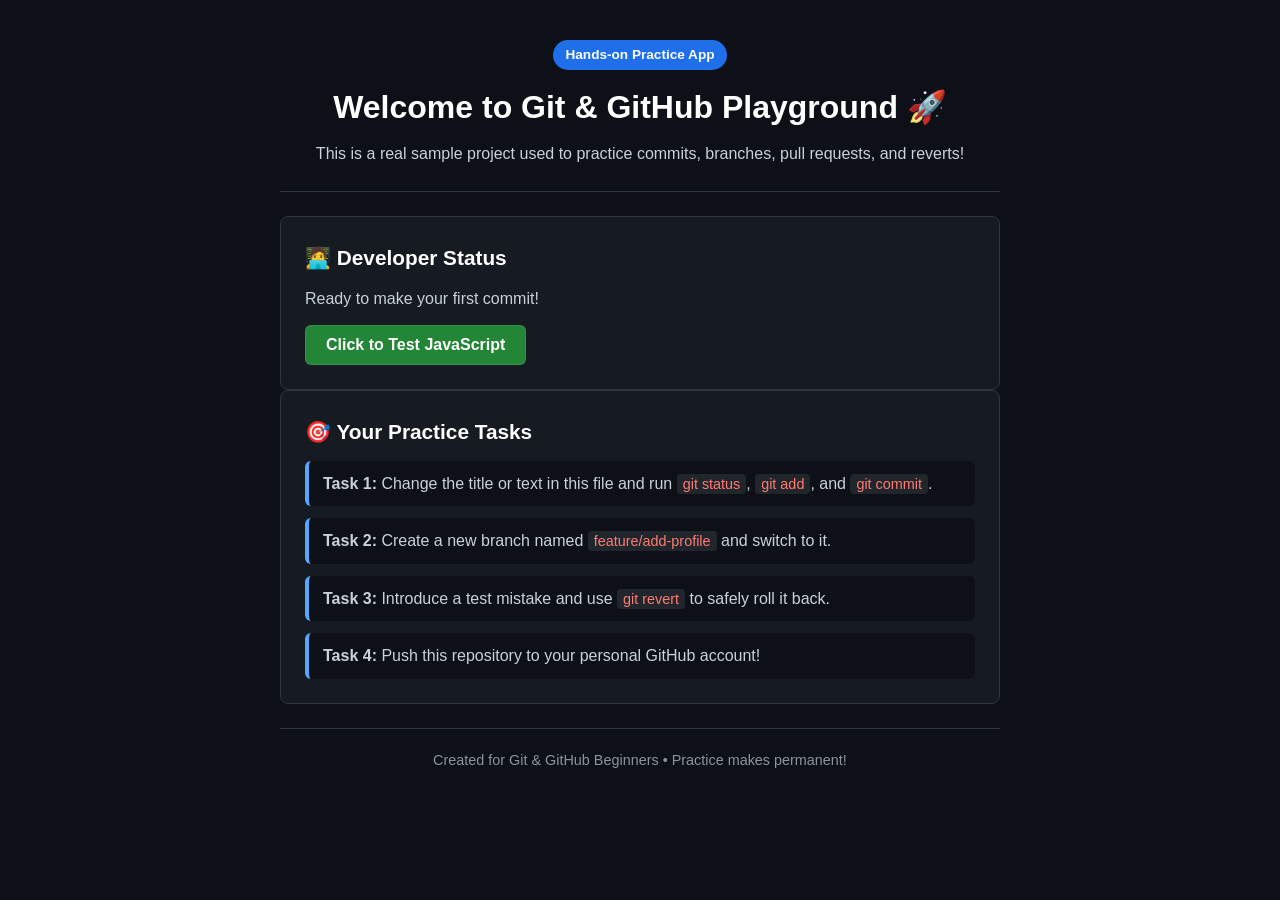
==== src/index.html @ c7445158 "feat: add beginner practice web application in src/" ====
<!DOCTYPE html>
<html lang="en">
<head>
  <meta charset="UTF-8" />
  <meta name="viewport" content="width=device-width, initial-scale=1.0" />
  <title>Git Practice Playground</title>
  <link rel="stylesheet" href="style.css" />
</head>
<body>
  <div class="container">
    <header>
      <span class="badge">Hands-on Practice App</span>
      <h1>Welcome to Git & GitHub Playground 🚀</h1>
      <p>This is a real sample project used to practice commits, branches, pull requests, and reverts!</p>
    </header>

    <main>
      <section class="card">
        <h2>🧑‍💻 Developer Status</h2>
        <p id="dev-status">Ready to make your first commit!</p>
        <button id="action-btn" class="btn primary">Click to Test JavaScript</button>
      </section>

      <section class="card">
        <h2>🎯 Your Practice Tasks</h2>
        <ul class="task-list">
          <li><strong>Task 1:</strong> Change the title or text in this file and run <code>git status</code>, <code>git add</code>, and <code>git commit</code>.</li>
          <li><strong>Task 2:</strong> Create a new branch named <code>feature/add-profile</code> and switch to it.</li>
          <li><strong>Task 3:</strong> Introduce a test mistake and use <code>git revert</code> to safely roll it back.</li>
          <li><strong>Task 4:</strong> Push this repository to your personal GitHub account!</li>
        </ul>
      </section>
    </main>

    <footer>
      <p>Created for Git & GitHub Beginners • Practice makes permanent!</p>
    </footer>
  </div>
  <script src="app.js"></script>
</body>
</html>
---- src/style.css ----
:root {
  --bg-color: #0d1117;
  --card-bg: #161b22;
  --border-color: #30363d;
  --text-main: #c9d1d9;
  --text-bright: #ffffff;
  --primary: #238636;
  --primary-hover: #2ea043;
  --accent: #58a6ff;
  --warning: #d29922;
}

* {
  box-sizing: border-box;
  margin: 0;
  padding: 0;
  font-family: -apple-system, BlinkMacSystemFont, "Segoe UI", Roboto, Helvetica, Arial, sans-serif;
}

body {
  background-color: var(--bg-color);
  color: var(--text-main);
  line-height: 1.6;
  display: flex;
  justify-content: center;
  padding: 40px 20px;
}

.container {
  max-width: 720px;
  width: 100%;
  display: flex;
  flex-direction: column;
  gap: 24px;
}

header {
  text-align: center;
  border-bottom: 1px solid var(--border-color);
  padding-bottom: 24px;
}

.badge {
  background: #1f6feb;
  color: #fff;
  padding: 4px 12px;
  border-radius: 20px;
  font-size: 0.85rem;
  font-weight: 600;
  display: inline-block;
  margin-bottom: 12px;
}

h1 {
  color: var(--text-bright);
  font-size: 2rem;
  margin-bottom: 8px;
}

.card {
  background: var(--card-bg);
  border: 1px solid var(--border-color);
  border-radius: 8px;
  padding: 24px;
}

.card h2 {
  color: var(--text-bright);
  font-size: 1.3rem;
  margin-bottom: 12px;
}

.btn {
  display: inline-block;
  background-color: var(--primary);
  color: white;
  border: 1px solid rgba(240, 246, 252, 0.1);
  padding: 10px 20px;
  border-radius: 6px;
  font-size: 1rem;
  font-weight: 600;
  cursor: pointer;
  margin-top: 14px;
  transition: background-color 0.2s ease;
}

.btn:hover {
  background-color: var(--primary-hover);
}

.task-list {
  list-style: none;
  display: flex;
  flex-direction: column;
  gap: 12px;
}

.task-list li {
  padding: 10px 14px;
  background: #0d1117;
  border-radius: 6px;
  border-left: 4px solid var(--accent);
}

code {
  background: #21262d;
  color: #ff7b72;
  padding: 2px 6px;
  border-radius: 4px;
  font-size: 0.9em;
}

footer {
  text-align: center;
  font-size: 0.9rem;
  color: #8b949e;
  border-top: 1px solid var(--border-color);
  padding-top: 20px;
}
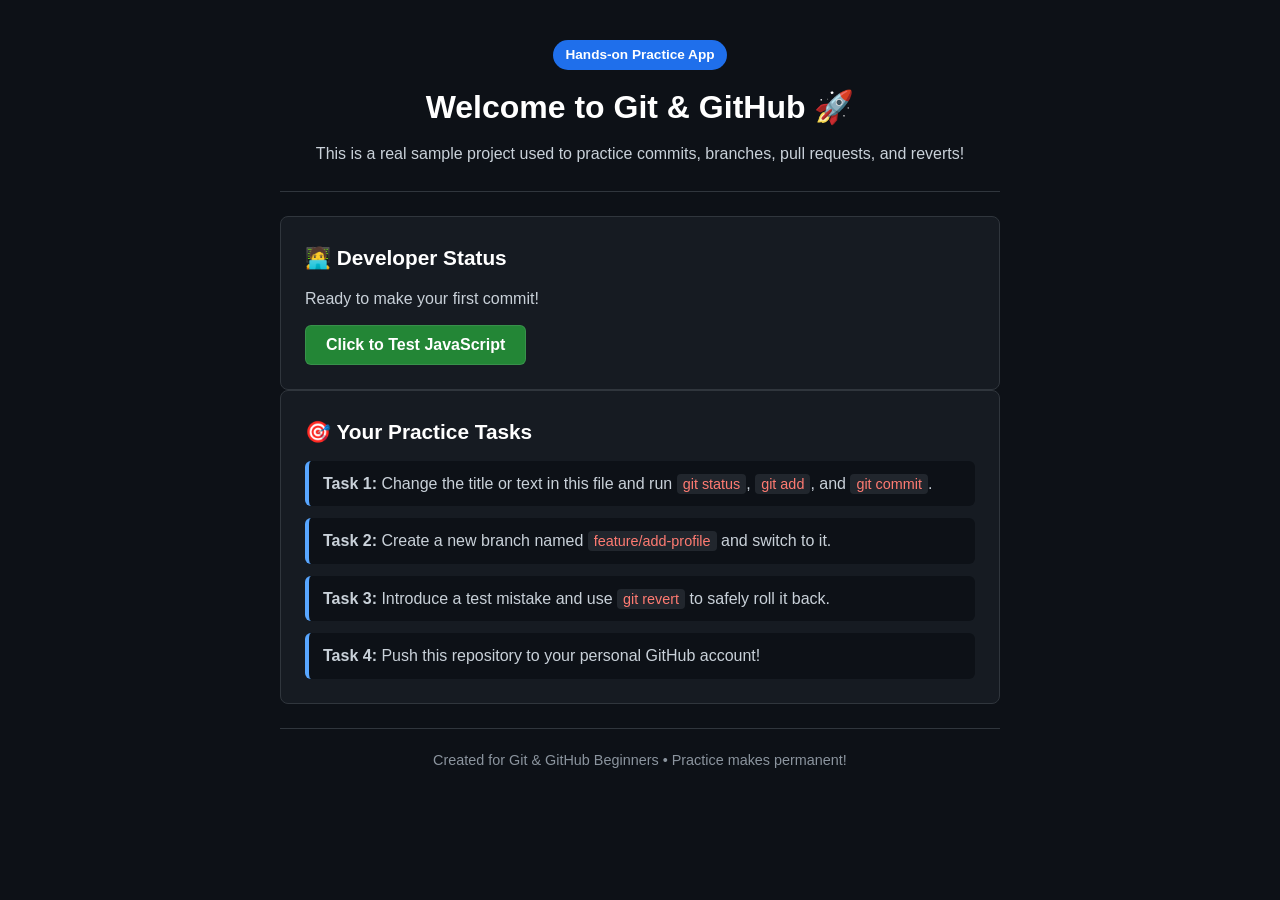
==== commit 1b9c177c: "changed index.html file" ====
--- a/src/index.html
+++ b/src/index.html
@@ -10,7 +10,7 @@
   <div class="container">
     <header>
       <span class="badge">Hands-on Practice App</span>
-      <h1>Welcome to Git & GitHub Playground 🚀</h1>
+      <h1>Welcome to Git & GitHub 🚀</h1>
       <p>This is a real sample project used to practice commits, branches, pull requests, and reverts!</p>
     </header>
 
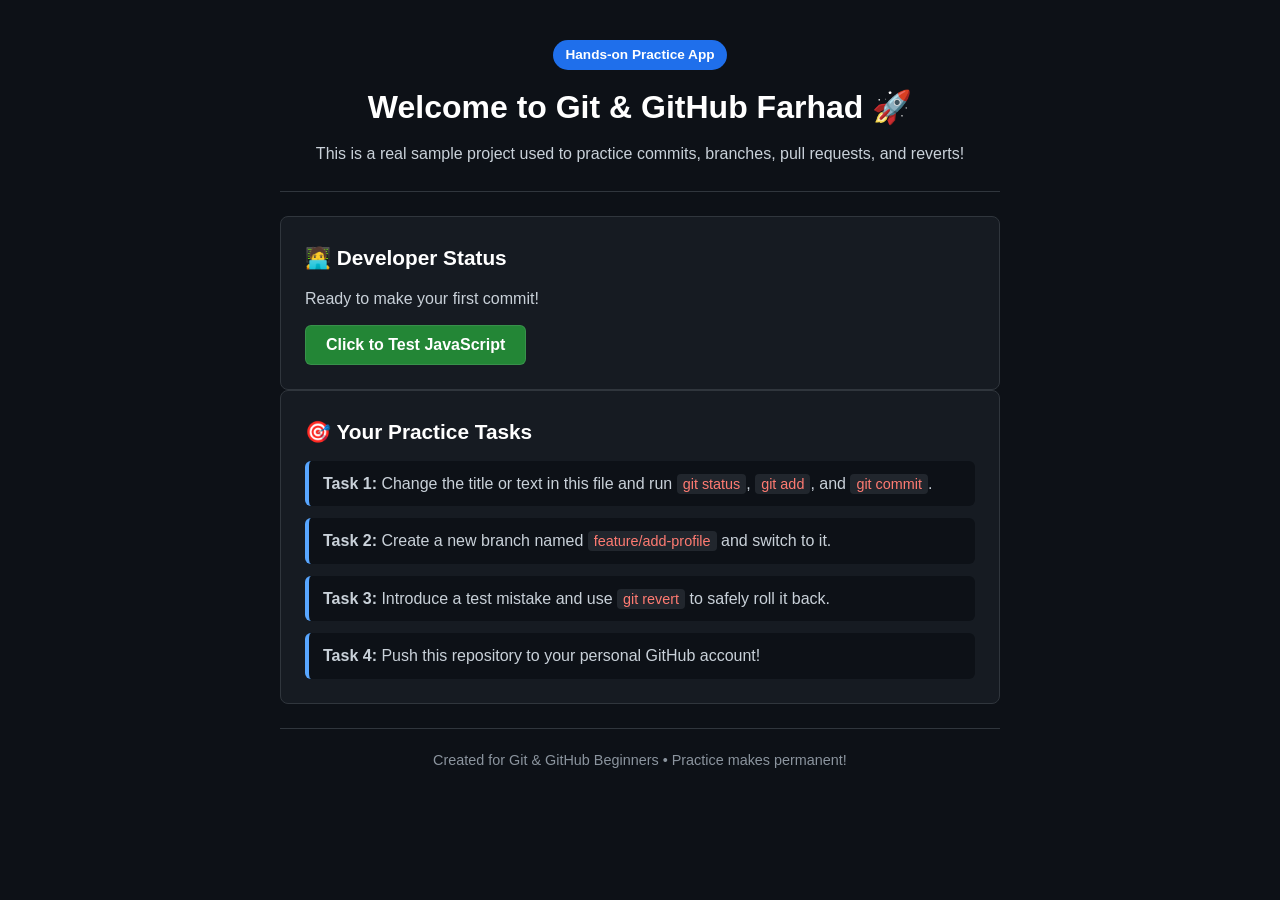
==== commit 33083ffe: "changed index.html file" ====
--- a/src/index.html
+++ b/src/index.html
@@ -10,7 +10,7 @@
   <div class="container">
     <header>
       <span class="badge">Hands-on Practice App</span>
-      <h1>Welcome to Git & GitHub 🚀</h1>
+      <h1>Welcome to Git & GitHub Farhad 🚀</h1>
       <p>This is a real sample project used to practice commits, branches, pull requests, and reverts!</p>
     </header>
 
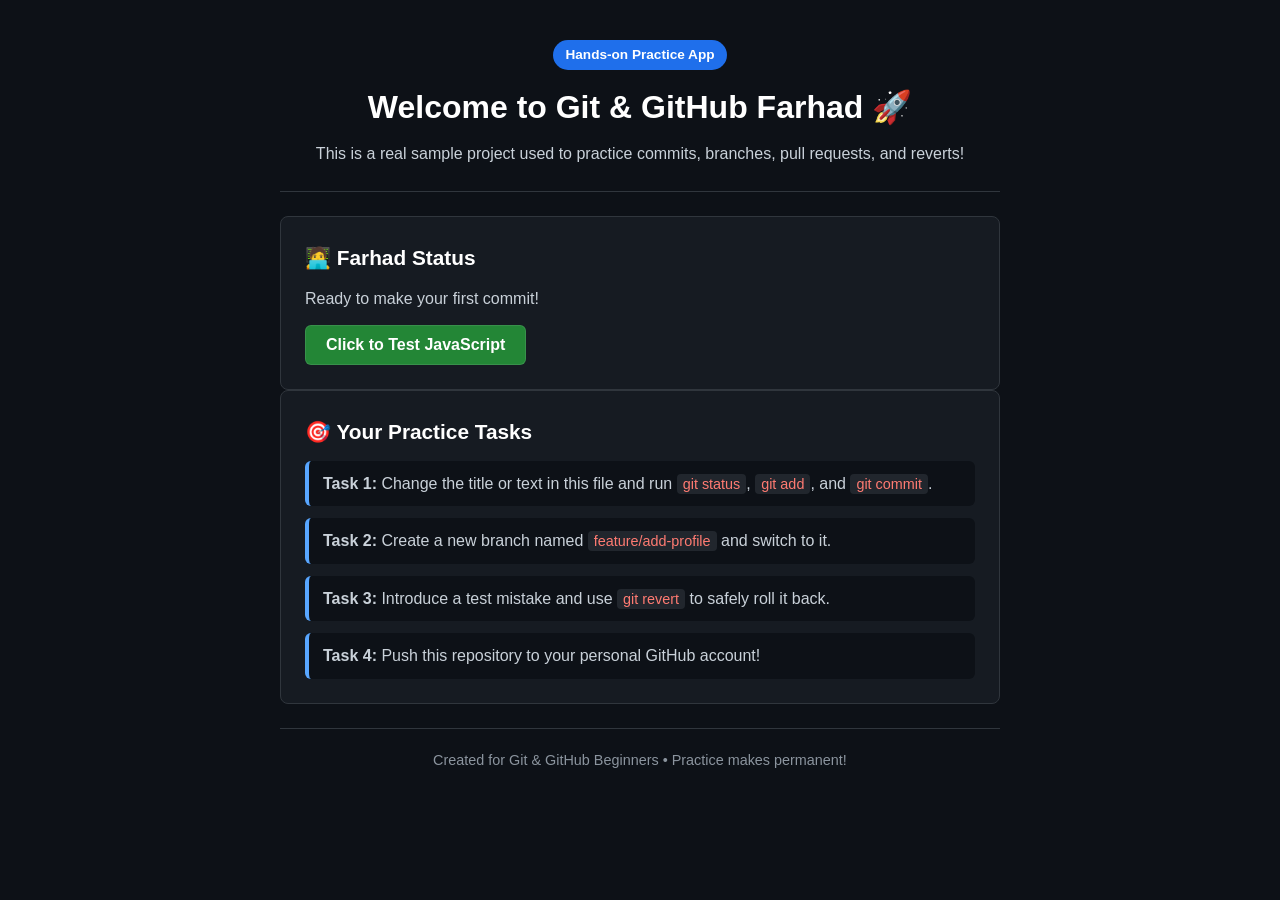
==== commit a09f3eac: "pasan" ====
--- a/src/index.html
+++ b/src/index.html
@@ -16,7 +16,7 @@
 
     <main>
       <section class="card">
-        <h2>🧑‍💻 Developer Status</h2>
+        <h2>🧑‍💻 Farhad Status</h2>
         <p id="dev-status">Ready to make your first commit!</p>
         <button id="action-btn" class="btn primary">Click to Test JavaScript</button>
       </section>
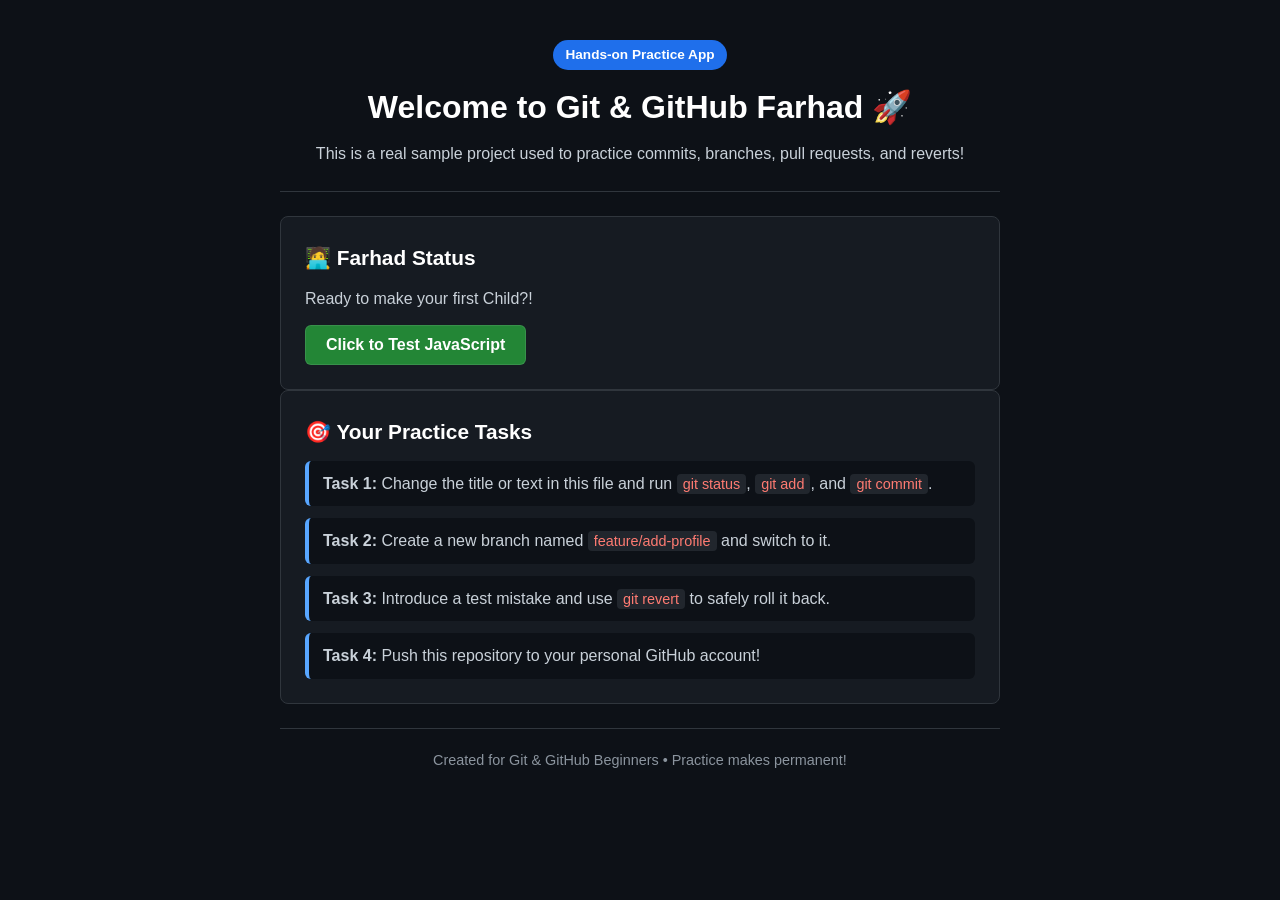
==== commit 936043e5: "p2" ====
--- a/src/index.html
+++ b/src/index.html
@@ -17,7 +17,7 @@
     <main>
       <section class="card">
         <h2>🧑‍💻 Farhad Status</h2>
-        <p id="dev-status">Ready to make your first commit!</p>
+        <p id="dev-status">Ready to make your first Child?!</p>
         <button id="action-btn" class="btn primary">Click to Test JavaScript</button>
       </section>
 
